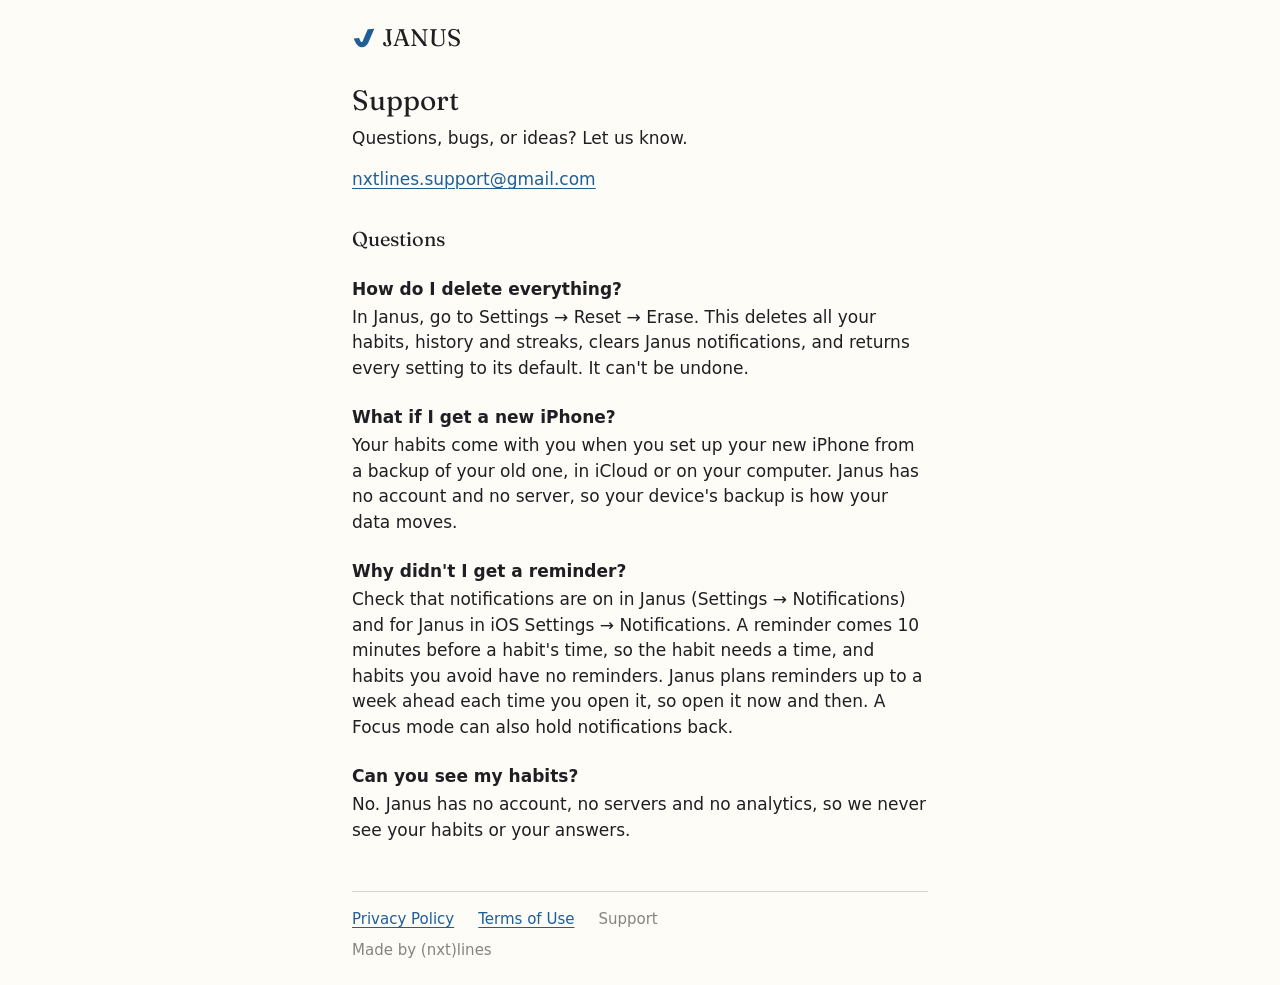
==== janus/support/index.html @ 85e20e1b "The pages behind Janus: privacy policy, terms and support nxtlines.github.io: the root, "(nxt)lines"" ====
<!doctype html>
<html lang="en">
<head>
  <meta charset="utf-8">
  <meta name="viewport" content="width=device-width, initial-scale=1, viewport-fit=cover">
  <meta http-equiv="Content-Security-Policy" content="default-src 'none'; style-src 'self'; font-src 'self'; img-src 'self'; base-uri 'none'; form-action 'none'">
  <meta name="referrer" content="no-referrer">
  <meta name="color-scheme" content="light dark">
  <meta name="theme-color" content="#FDFCF7" media="(prefers-color-scheme: light)">
  <meta name="theme-color" content="#1F1E22" media="(prefers-color-scheme: dark)">
  <title>Janus Support</title>
  <meta name="description" content="Questions, bugs, or ideas about Janus? Let us know.">
  <link rel="icon" href="/favicon.svg" type="image/svg+xml">
  <link rel="apple-touch-icon" href="/apple-touch-icon.png">
  <link rel="stylesheet" href="/style.css">
</head>
<body>
<header class="top">
  <a class="home" href="/janus/" aria-label="Janus"><svg class="mark" viewBox="0 0 1000 1000" aria-hidden="true" focusable="false"><path d="M70 521.8C97.6 581.3 125.3 640.9 152.9 700.4C205.9 814.6 306.1 886.5 415.6 886.5C525.1 886.5 628.8 816.1 678.4 700.4C762.3 504.8 846.1 309.1 930 113.5C839.2 121.4 748.5 129.3 657.7 137.3C585.2 306.5 512.6 475.8 440.1 645C435.6 655.5 427.3 663.8 416.8 668.2C406.4 672.6 394.6 672.7 384.1 668.6C373.5 664.6 364.9 656.5 360.1 646.2C337.8 598.2 315.6 550.3 293.3 502.3C218.9 508.8 144.4 515.3 70 521.8Z"/></svg><span aria-hidden="true">JANUS</span></a>
</header>
<main class="document">
<h1>Support</h1>
<p>Questions, bugs, or ideas? Let us know.</p>
<p><a href="mailto:nxtlines.support@gmail.com">nxtlines.support@gmail.com</a></p>
<h2>Questions</h2>
<h3>How do I delete everything?</h3>
<p>In Janus, go to Settings → Reset → Erase. This deletes all your habits, history and streaks, clears Janus notifications, and returns every setting to its default. It can't be undone.</p>
<h3>What if I get a new iPhone?</h3>
<p>Your habits come with you when you set up your new iPhone from a backup of your old one, in iCloud or on your computer. Janus has no account and no server, so your device's backup is how your data moves.</p>
<h3>Why didn't I get a reminder?</h3>
<p>Check that notifications are on in Janus (Settings → Notifications) and for Janus in iOS Settings → Notifications. A reminder comes 10 minutes before a habit's time, so the habit needs a time, and habits you avoid have no reminders. Janus plans reminders up to a week ahead each time you open it, so open it now and then. A Focus mode can also hold notifications back.</p>
<h3>Can you see my habits?</h3>
<p>No. Janus has no account, no servers and no analytics, so we never see your habits or your answers.</p>
</main>
<footer class="foot">
  <nav aria-label="Janus">
    <a href="/janus/privacy/">Privacy Policy</a>
    <a href="/janus/terms/">Terms of Use</a>
    <a href="/janus/support/" aria-current="page">Support</a>
  </nav>
  <p>Made by (nxt)lines</p>
</footer>
</body>
</html>
---- style.css ----
/* Janus's page, on the web: the app's own tokens (constants/janus-colors.ts) — cream paper and soft
   black ink, the same page at night when the phone is dark — Fraunces for the headings only, the
   system's own font for reading, and ink blue for one thing: what can be followed. Phone first:
   the gutter and the measure are the app's, and every heading fits one line on the narrowest phone
   (375, less two gutters: 327) — its size taken from the app's measured Fraunces widths. */

@font-face {
  font-family: 'Fraunces';
  src: url('/fonts/Fraunces-Regular.ttf') format('truetype');
  font-weight: 400;
  font-style: normal;
  font-display: swap;
}

:root {
  --background: #fdfcf7;
  --text: #1f1e22;
  --text-muted: #86847e;
  --hairline: #d7d4cb;
  --accent: #1f5f95;
  --gutter: 24px;
  --serif: 'Fraunces', Georgia, 'Times New Roman', serif;
  --sans: system-ui, -apple-system, 'Helvetica Neue', Arial, sans-serif;
  color-scheme: light dark;
}

@media (prefers-color-scheme: dark) {
  :root {
    --background: #1f1e22;
    --text: #fdfcf7;
    --text-muted: #86847e;
    --hairline: #3e3c39;
    --accent: #4f86b8;
  }
}

*,
*::before,
*::after {
  box-sizing: border-box;
}

html {
  -webkit-text-size-adjust: 100%;
  text-size-adjust: 100%;
}

body {
  margin: 0;
  min-height: 100vh;
  min-height: 100svh;
  display: flex;
  flex-direction: column;
  padding: max(16px, env(safe-area-inset-top)) max(var(--gutter), env(safe-area-inset-right)) max(24px, env(safe-area-inset-bottom)) max(var(--gutter), env(safe-area-inset-left));
  background: var(--background);
  color: var(--text);
  font-family: var(--sans);
  font-size: 17px;
  line-height: 1.5;
  -webkit-font-smoothing: antialiased;
}

main,
.top,
.foot {
  width: 100%;
  max-width: 36rem;
  margin: 0 auto;
}

main {
  flex: 1;
}

/* What can be followed — and only it — in ink blue. */
a {
  color: var(--accent);
  text-decoration: underline;
  text-decoration-thickness: 1px;
  text-underline-offset: 3px;
}

a:focus-visible {
  outline: 2px solid var(--accent);
  outline-offset: 3px;
  border-radius: 2px;
}

/* The page you're on is not somewhere to go. */
a[aria-current='page'] {
  color: var(--text-muted);
  text-decoration: none;
}

h1,
h2 {
  font-family: var(--serif);
  font-weight: 400;
  color: var(--text);
}

/* The logo, at the top of a Janus page: back to Janus's own page. The mark in ink blue and the
   name in ink, as the app's logo — a link without a link's underline. 24: the mark as tall as the
   name, a quarter of it (6) apart. */
.top {
  padding: 8px 0 0;
}

.home {
  display: inline-flex;
  align-items: center;
  gap: 6px;
  padding: 8px;
  margin: -8px;
  color: var(--text);
  text-decoration: none;
}

.home span {
  font-family: var(--serif);
  font-size: 24px;
  line-height: 28px;
}

.mark {
  display: block;
  fill: var(--accent);
}

.top .mark {
  width: 24px;
  height: 24px;
}

/* A page to read: the policy, the terms, support. */
.document {
  padding: 24px 0 32px;
}

/* The page's title — the app's serifTitle, 28: fits 327 up to 34. */
.document h1 {
  font-size: 28px;
  line-height: 36px;
  margin: 0 0 8px;
}

/* Every section's heading — 20: the longest ("Not medical or professional advice") fits 327 up to 20.2. */
.document h2 {
  font-size: 20px;
  line-height: 28px;
  margin: 32px 0 8px;
}

/* A question on the support page: the app's body weight, in the reading font. */
.document h3 {
  font-size: 17px;
  line-height: 24px;
  font-weight: 600;
  margin: 24px 0 4px;
}

.document p {
  margin: 0 0 16px;
}

.document .effective {
  color: var(--text-muted);
  font-size: 15px;
  margin-bottom: 24px;
}

.document ul {
  margin: 0 0 16px;
  padding-left: 1.25em;
}

.document li {
  margin: 0 0 8px;
}

.document li::marker {
  color: var(--text-muted);
}

/* The foot: the three pages, and who made them. */
.foot {
  border-top: 1px solid var(--hairline);
  padding-top: 16px;
  font-size: 15px;
  color: var(--text-muted);
}

.foot nav {
  display: flex;
  flex-wrap: wrap;
  gap: 8px 24px;
  margin-bottom: 8px;
}

.foot p {
  margin: 0;
}

/* The two small pages, in the middle of the screen. */
.center main {
  display: flex;
  flex-direction: column;
  justify-content: center;
  align-items: center;
  text-align: center;
  padding: 48px 0;
}

.center .foot {
  border-top: 0;
  text-align: center;
}

/* Janus's own page: the wordmark as the app's opening lands it — the mark as tall as the name, a
   quarter of it apart — and under it the line, in the serif at 22, grey. */
.wordmark {
  display: flex;
  align-items: center;
  gap: 10px;
  margin: 0;
  font-size: 40px;
  line-height: 48px;
  letter-spacing: 0;
}

.wordmark .mark {
  width: 40px;
  height: 40px;
}

.tagline {
  font-family: var(--serif);
  font-size: 22px;
  line-height: 28px;
  color: var(--text-muted);
  margin: 12px 0 40px;
}

.janus nav {
  display: flex;
  flex-direction: column;
  gap: 16px;
  font-size: 17px;
}

/* The root: the studio's name, and the way to Janus. */
.studio h1 {
  font-size: 40px;
  line-height: 48px;
  margin: 0 0 16px;
}

.studio p {
  margin: 0;
}
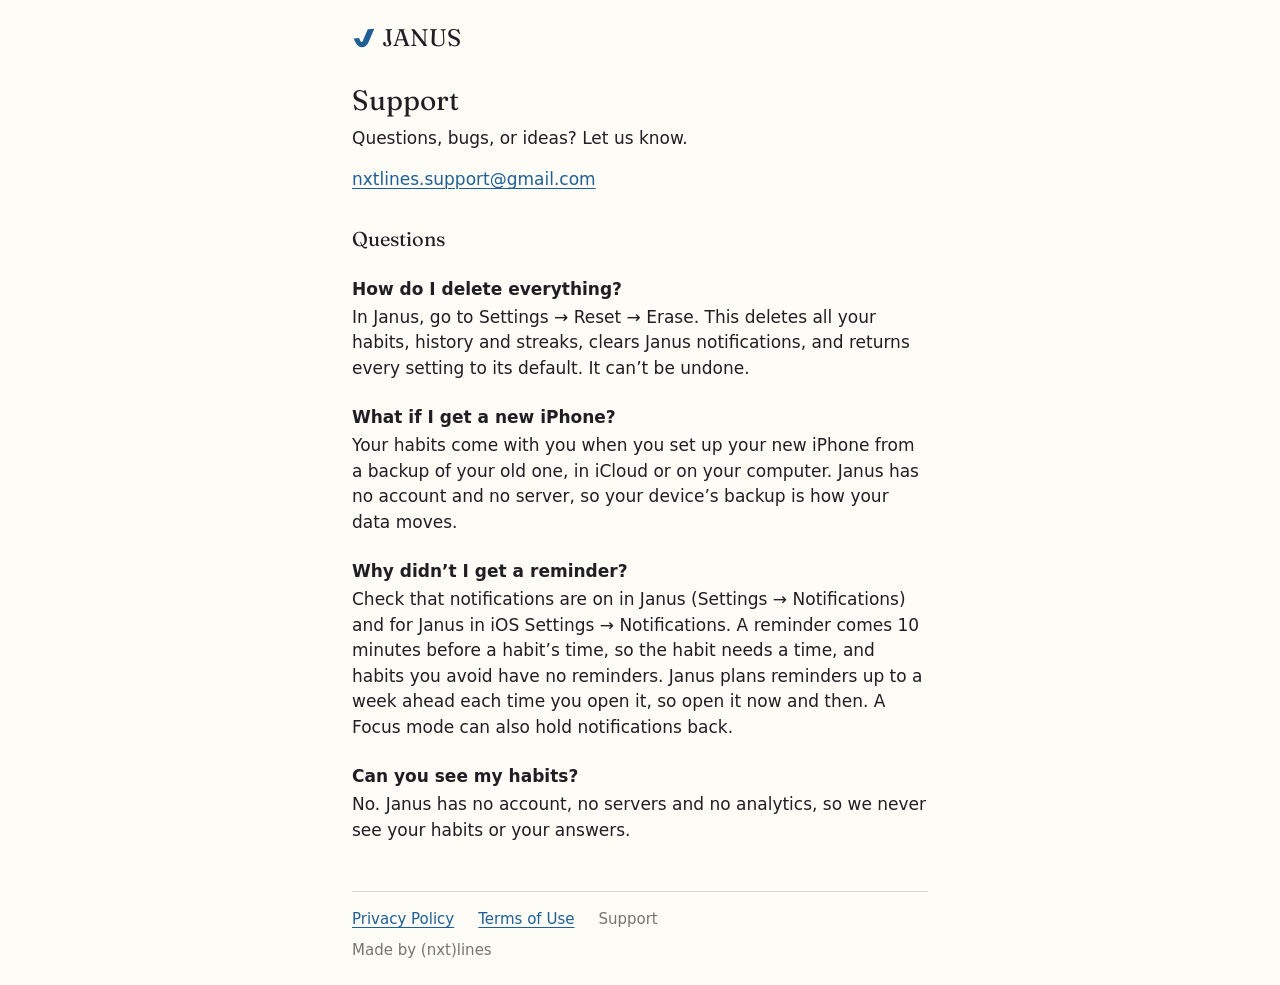
==== commit 120aca57: "Curly quotes, and a quoted phrase whole on one line On a phone the definition broke as `(also writte" ====
--- a/janus/support/index.html
+++ b/janus/support/index.html
@@ -24,11 +24,11 @@
 <p><a href="mailto:nxtlines.support@gmail.com">nxtlines.support@gmail.com</a></p>
 <h2>Questions</h2>
 <h3>How do I delete everything?</h3>
-<p>In Janus, go to Settings → Reset → Erase. This deletes all your habits, history and streaks, clears Janus notifications, and returns every setting to its default. It can't be undone.</p>
+<p>In Janus, go to Settings → Reset → Erase. This deletes all your habits, history and streaks, clears Janus notifications, and returns every setting to its default. It can’t be undone.</p>
 <h3>What if I get a new iPhone?</h3>
-<p>Your habits come with you when you set up your new iPhone from a backup of your old one, in iCloud or on your computer. Janus has no account and no server, so your device's backup is how your data moves.</p>
-<h3>Why didn't I get a reminder?</h3>
-<p>Check that notifications are on in Janus (Settings → Notifications) and for Janus in iOS Settings → Notifications. A reminder comes 10 minutes before a habit's time, so the habit needs a time, and habits you avoid have no reminders. Janus plans reminders up to a week ahead each time you open it, so open it now and then. A Focus mode can also hold notifications back.</p>
+<p>Your habits come with you when you set up your new iPhone from a backup of your old one, in iCloud or on your computer. Janus has no account and no server, so your device’s backup is how your data moves.</p>
+<h3>Why didn’t I get a reminder?</h3>
+<p>Check that notifications are on in Janus (Settings → Notifications) and for Janus in iOS Settings → Notifications. A reminder comes 10 minutes before a habit’s time, so the habit needs a time, and habits you avoid have no reminders. Janus plans reminders up to a week ahead each time you open it, so open it now and then. A Focus mode can also hold notifications back.</p>
 <h3>Can you see my habits?</h3>
 <p>No. Janus has no account, no servers and no analytics, so we never see your habits or your answers.</p>
 </main>
--- a/style.css
+++ b/style.css
@@ -2,7 +2,9 @@
    black ink, the same page at night when the phone is dark — Fraunces for the headings only, the
    system's own font for reading, and ink blue for one thing: what can be followed. Phone first:
    the gutter and the measure are the app's, and every heading fits one line on the narrowest phone
-   (375, less two gutters: 327) — its size taken from the app's measured Fraunces widths. */
+   (375, less two gutters: 327) — its size taken from the app's measured Fraunces widths. Every
+   text is at least 4.5:1 on its page, by day and at night (WCAG AA; tools/check.mjs measures it):
+   the grey is the app's textMutedLegible, the night blue its accent. */
 
 @font-face {
   font-family: 'Fraunces';
@@ -15,7 +17,7 @@
 :root {
   --background: #fdfcf7;
   --text: #1f1e22;
-  --text-muted: #86847e;
+  --text-muted: #767470;
   --hairline: #d7d4cb;
   --accent: #1f5f95;
   --gutter: 24px;
@@ -28,9 +30,9 @@
   :root {
     --background: #1f1e22;
     --text: #fdfcf7;
-    --text-muted: #86847e;
+    --text-muted: #888680;
     --hairline: #3e3c39;
-    --accent: #4f86b8;
+    --accent: #548aba;
   }
 }
 
@@ -169,6 +171,11 @@
   margin-bottom: 24px;
 }
 
+/* A phrase in quotes, the quotes with it, on one line: never a quote alone at a line's end. */
+.quoted {
+  white-space: nowrap;
+}
+
 .document ul {
   margin: 0 0 16px;
   padding-left: 1.25em;
